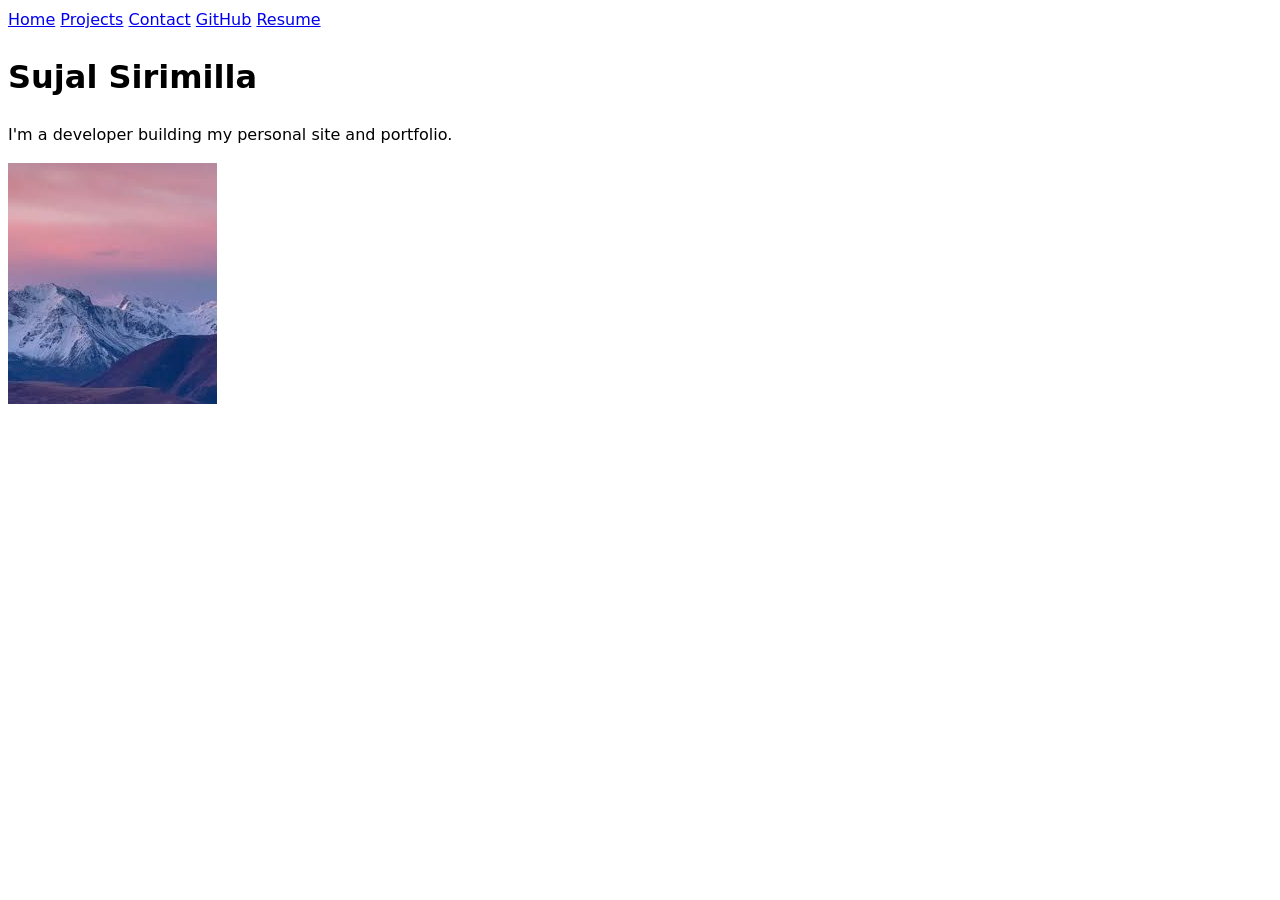
==== index.html @ e39c6162 "final-2" ====
<!DOCTYPE html>
<html lang="en">
<head>
    <meta charset="UTF-8">
    <meta name="viewport" content="width=device-width, initial-scale=1.0">
    <title>Sujal Sirimilla: Personal site and portfolio</title>
    <link rel="stylesheet" href="style.css">
</head>
<body>
    <nav>
    <a href="index.html">Home</a>
    <a href="projects/index.html">Projects</a>
    <a href="contact/index.html">Contact</a>
    <a href="https://github.com/ssirimilla" target="_blank">GitHub</a>
    <a href="resume/index.html">Resume</a>

    </nav>

    <h1>Sujal Sirimilla</h1>
    <p>I'm a developer building my personal site and portfolio.</p>
    <img src="images/download.jpg" >
</body>

</html>
---- style.css ----
body {
  /* Set line height to 1.5 times the font size
	   and use the OS’s UI font as the website font
	 */
  font: 100%/1.5 system-ui;
}
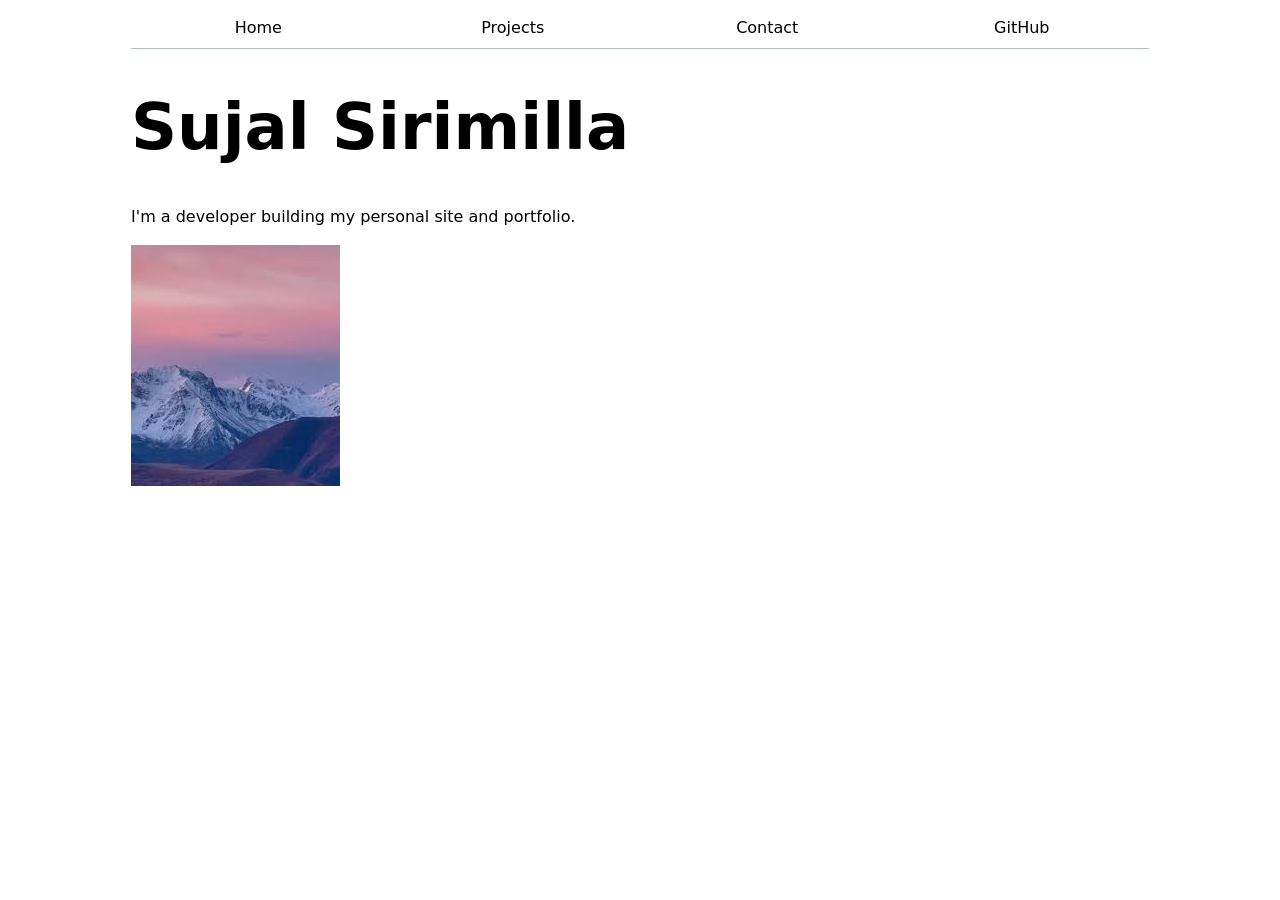
==== commit 0ac8774b: "pls" ====
--- a/index.html
+++ b/index.html
@@ -8,15 +8,9 @@
     <title>Sujal Sirimilla: Personal site and portfolio</title>
     <link rel="stylesheet" href="style.css">
 </head>
+
 <body>
-    <nav>
-    <a href="index.html">Home</a>
-    <a href="projects/index.html">Projects</a>
-    <a href="contact/index.html">Contact</a>
-    <a href="https://github.com/ssirimilla" target="_blank">GitHub</a>
-    <a href="resume/index.html">Resume</a>
-
-    </nav>
+    <script type="module" src="./global.js"></script>
 
     <h1>Sujal Sirimilla</h1>
     <p>I'm a developer building my personal site and portfolio.</p>
--- a/style.css
+++ b/style.css
@@ -1,6 +1,120 @@
 body {
-  /* Set line height to 1.5 times the font size
-	   and use the OS’s UI font as the website font
-	 */
+  max-width: 100ch;
+  margin-inline: max(1em, (100% - 100ch) / 2);
   font: 100%/1.5 system-ui;
+}
+
+/* Accent color (global) */
+:root {
+  --color-accent: oklch(40% 57% 900);
+}
+
+html {
+  accent-color: var(--color-accent);
+}
+
+/* NAV LAYOUT */
+nav {
+  display: flex;
+  margin-bottom: 1em;
+  --border-color: oklch(50% 10% 200 / 40%);
+  border-bottom: 1px solid var(--border-color);
+}
+
+/* Make all links equal width */
+nav a {
+  flex: 1;
+  text-align: center;
+  padding: 0.5em;
+
+  text-decoration: none;
+  color: inherit;
+}
+
+/* CURRENT PAGE */
+nav a.current {
+  border-bottom: 0.4em solid oklch(80% 3% 200);
+  padding-bottom: 0.1em; /* reduces jump from thick border */
+}
+
+/* HOVER EFFECT */
+
+nav a:hover {
+  background-color: color-mix(in oklch, var(--color-accent), canvas 85%);
+}
+
+/* Step 3.1: Make form controls use same font */
+input,
+textarea,
+button {
+  font: inherit;
+}
+
+/* Step 3.3: Grid layout */
+form {
+  display: grid;
+  grid-template-columns: auto 1fr;
+  gap: 1em;
+}
+
+/* Each label spans full row and becomes its own grid */
+label {
+  display: grid;
+  grid-template-columns: subgrid;
+  grid-column: 1 / -1;
+}
+
+/* Make button span full width */
+button {
+  grid-column: 1 / -1;
+}
+
+/* Optional: nicer input styling */
+input,
+textarea {
+  width: 100%;
+  box-sizing: border-box;
+  padding: 0.4em;
+}
+
+.projects {
+  display: grid;
+  grid-template-columns: repeat(auto-fill, minmax(15em, 1fr));
+  gap: 1em;
+}
+
+.projects article {
+  display: grid;
+  grid-template-rows: subgrid;
+  grid-row: span 3;
+}
+
+.projects h2 {
+  margin: 0;
+}
+
+/* Big title */
+h1 {
+  font-size: 400%;
+}
+
+/* All headings */
+h1, h2, h3, h4, h5, h6 {
+  line-height: 1.1;
+  text-wrap: balance;
+}
+
+html {
+  color-scheme: light dark;
+}
+
+.color-scheme {
+  position: absolute;
+  top: 1rem;
+  right: 1rem;
+  font-size: 80%;
+}
+
+select {
+  font-family: inherit;
 }
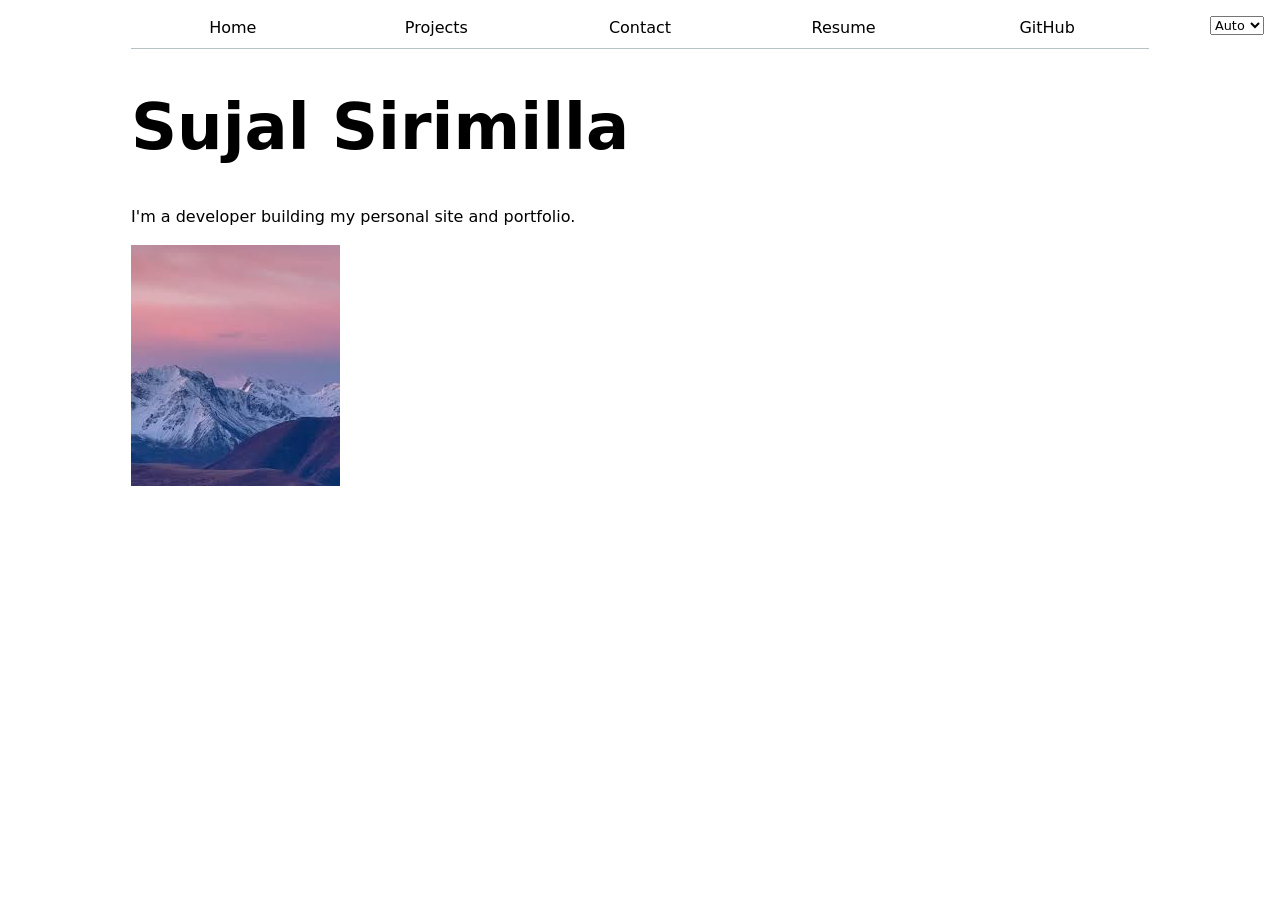
==== commit c904c2fb: "pls2" ====
--- a/index.html
+++ b/index.html
@@ -10,7 +10,7 @@
 </head>
 
 <body>
-    <script type="module" src="./global.js"></script>
+    <script type="module" src=".\global.js"></script>
 
     <h1>Sujal Sirimilla</h1>
     <p>I'm a developer building my personal site and portfolio.</p>
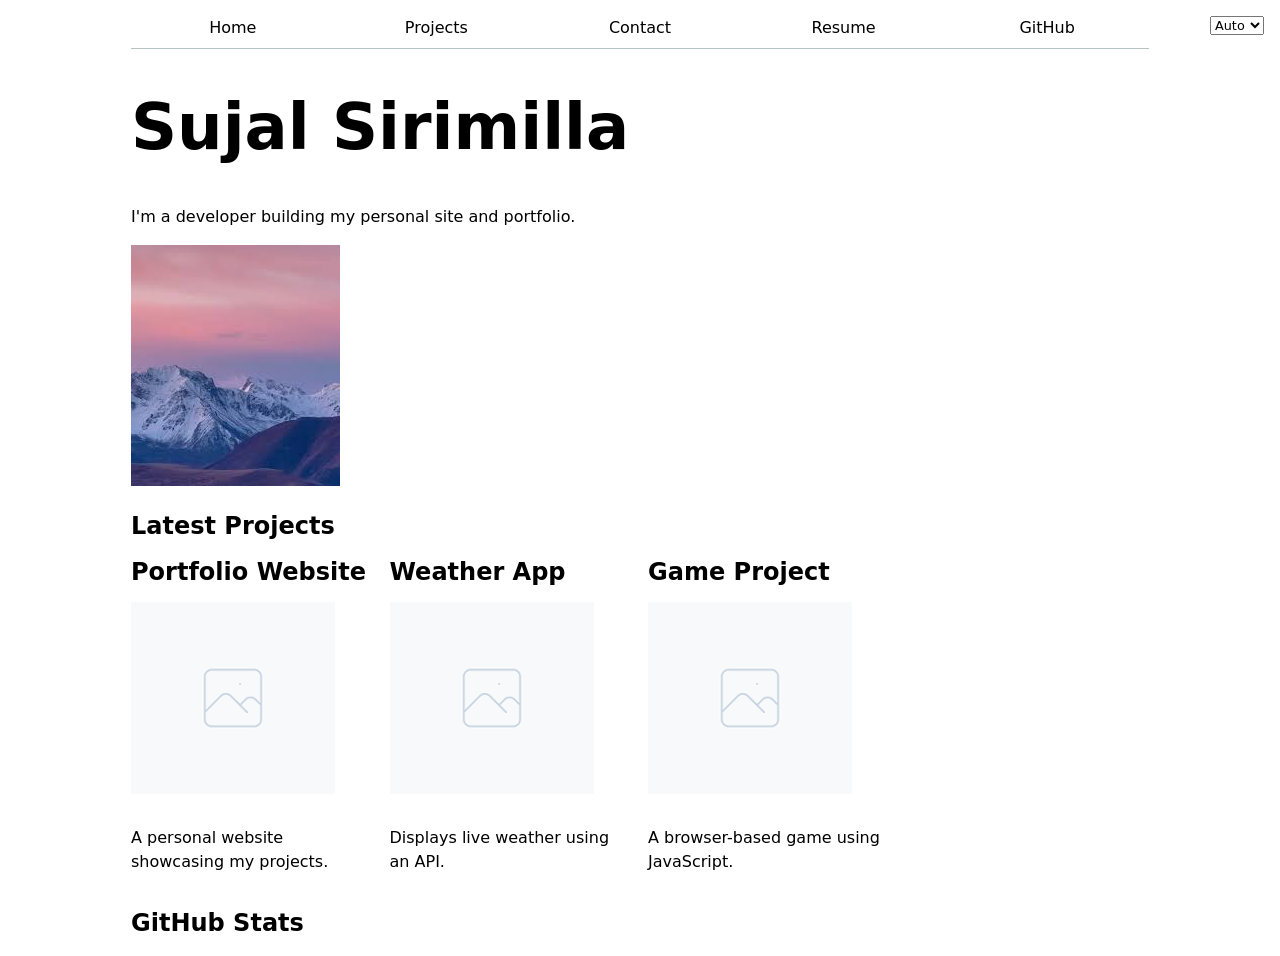
==== commit c8bb7b72: "lab3" ====
--- a/index.html
+++ b/index.html
@@ -11,10 +11,18 @@
 
 <body>
     <script type="module" src=".\global.js"></script>
+    
+    <script src="index.js" type="module"></script>
 
     <h1>Sujal Sirimilla</h1>
     <p>I'm a developer building my personal site and portfolio.</p>
     <img src="images/download.jpg" >
+
+    <h2>Latest Projects</h2>
+    <div class="projects"></div>
+
+    <h2>GitHub Stats</h2>
+    <div id="profile-stats"></div>
 </body>
 
 </html>
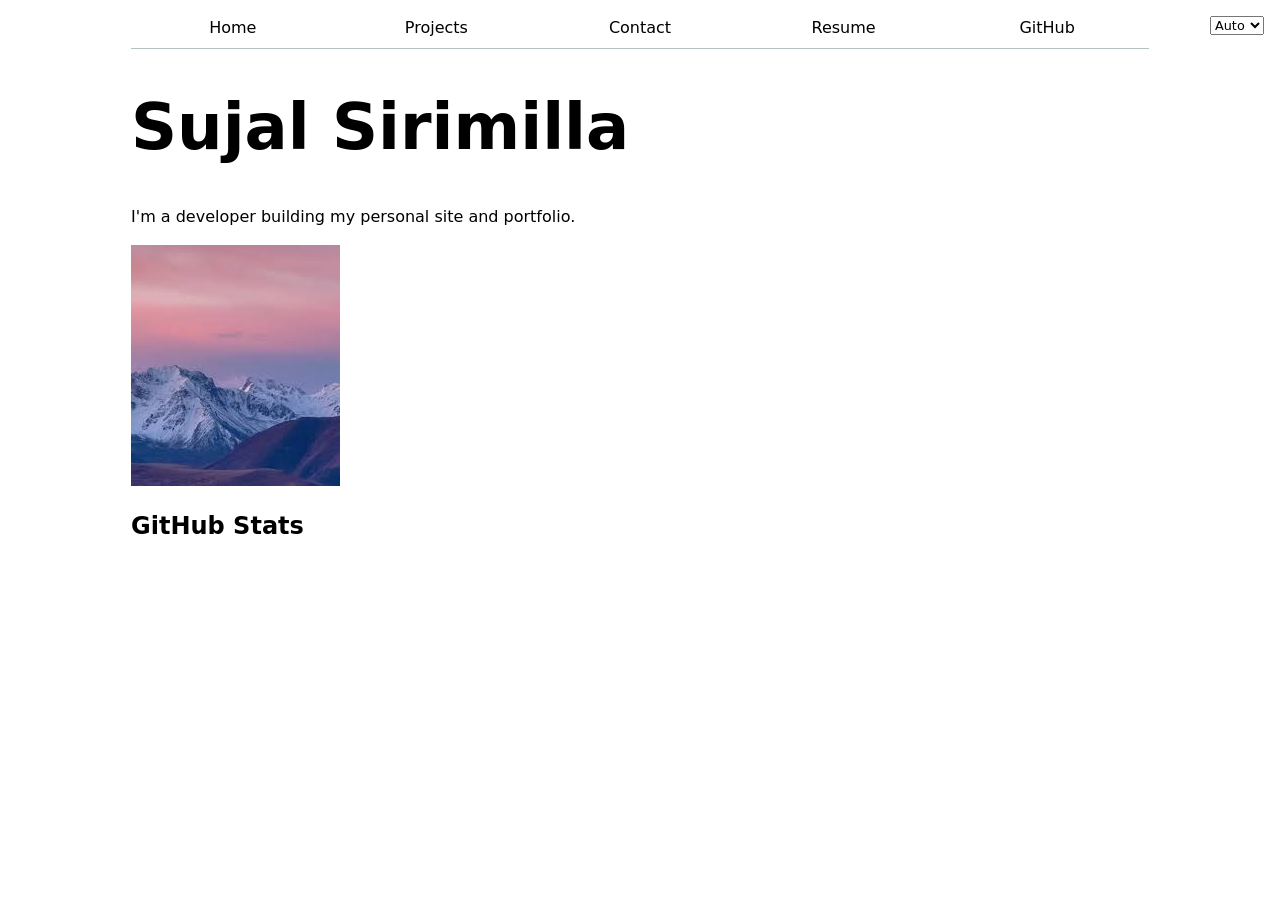
==== commit 0646cc3b: "lab3" ====
--- a/index.html
+++ b/index.html
@@ -18,8 +18,6 @@
     <p>I'm a developer building my personal site and portfolio.</p>
     <img src="images/download.jpg" >
 
-    <h2>Latest Projects</h2>
-    <div class="projects"></div>
 
     <h2>GitHub Stats</h2>
     <div id="profile-stats"></div>
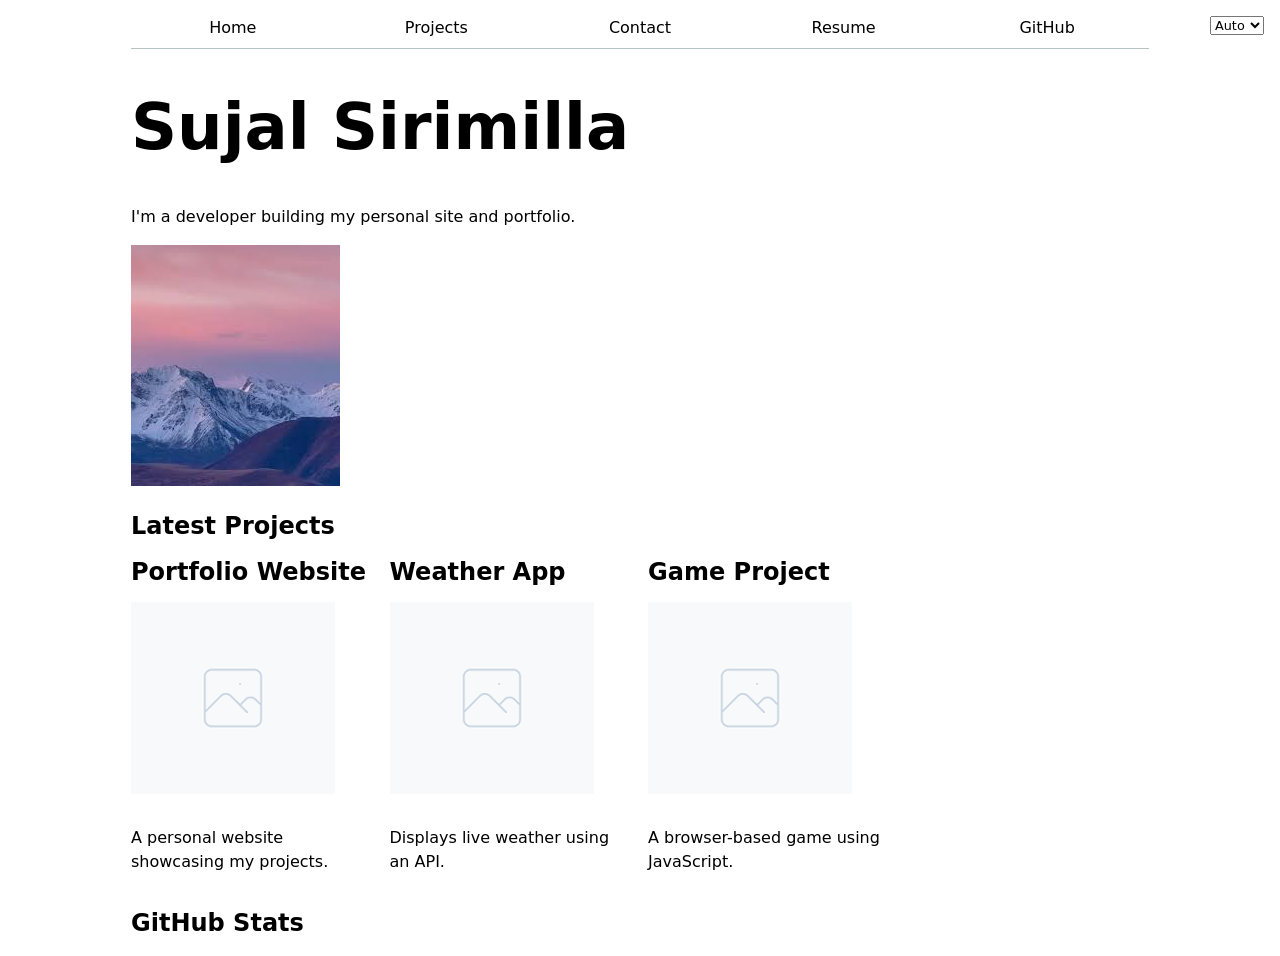
==== commit bcfa9090: "lab3" ====
--- a/index.html
+++ b/index.html
@@ -18,6 +18,8 @@
     <p>I'm a developer building my personal site and portfolio.</p>
     <img src="images/download.jpg" >
 
+    <h2>Latest Projects</h2>
+    <div class="projects"></div>
 
     <h2>GitHub Stats</h2>
     <div id="profile-stats"></div>
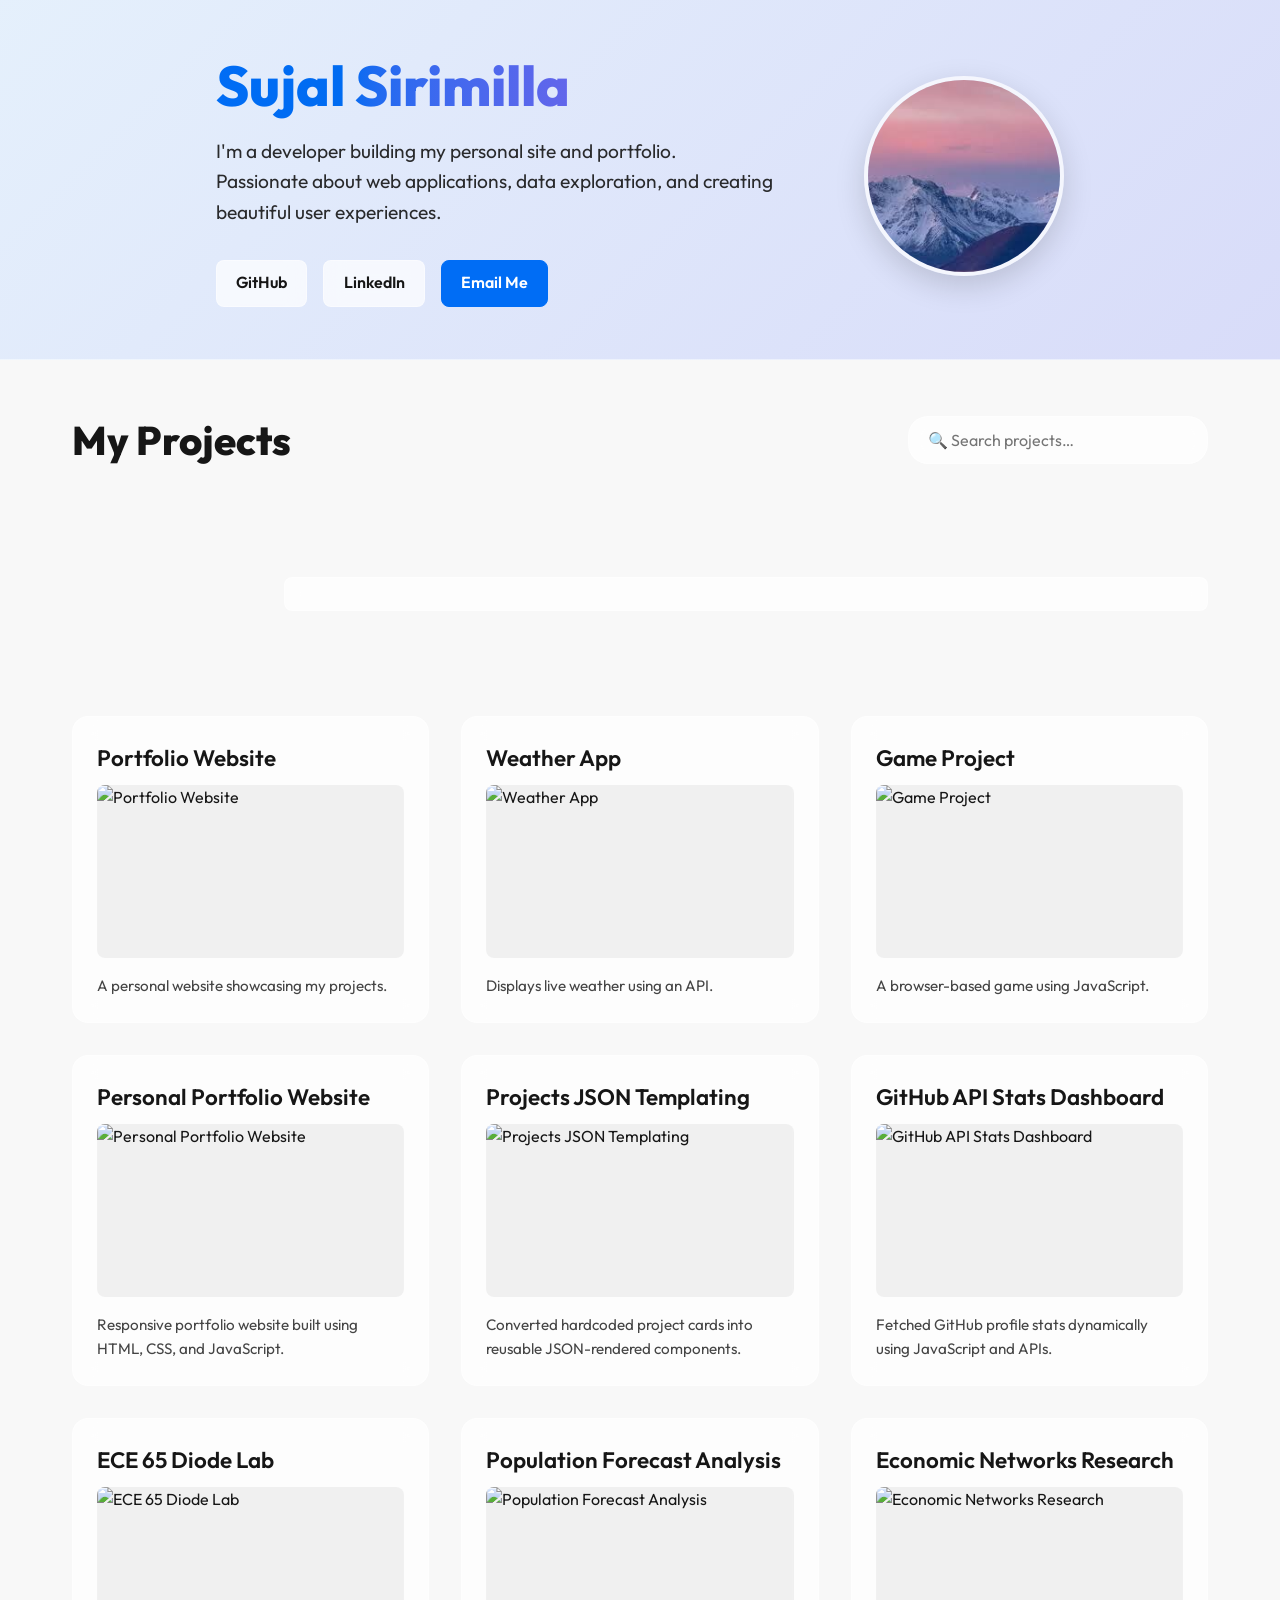
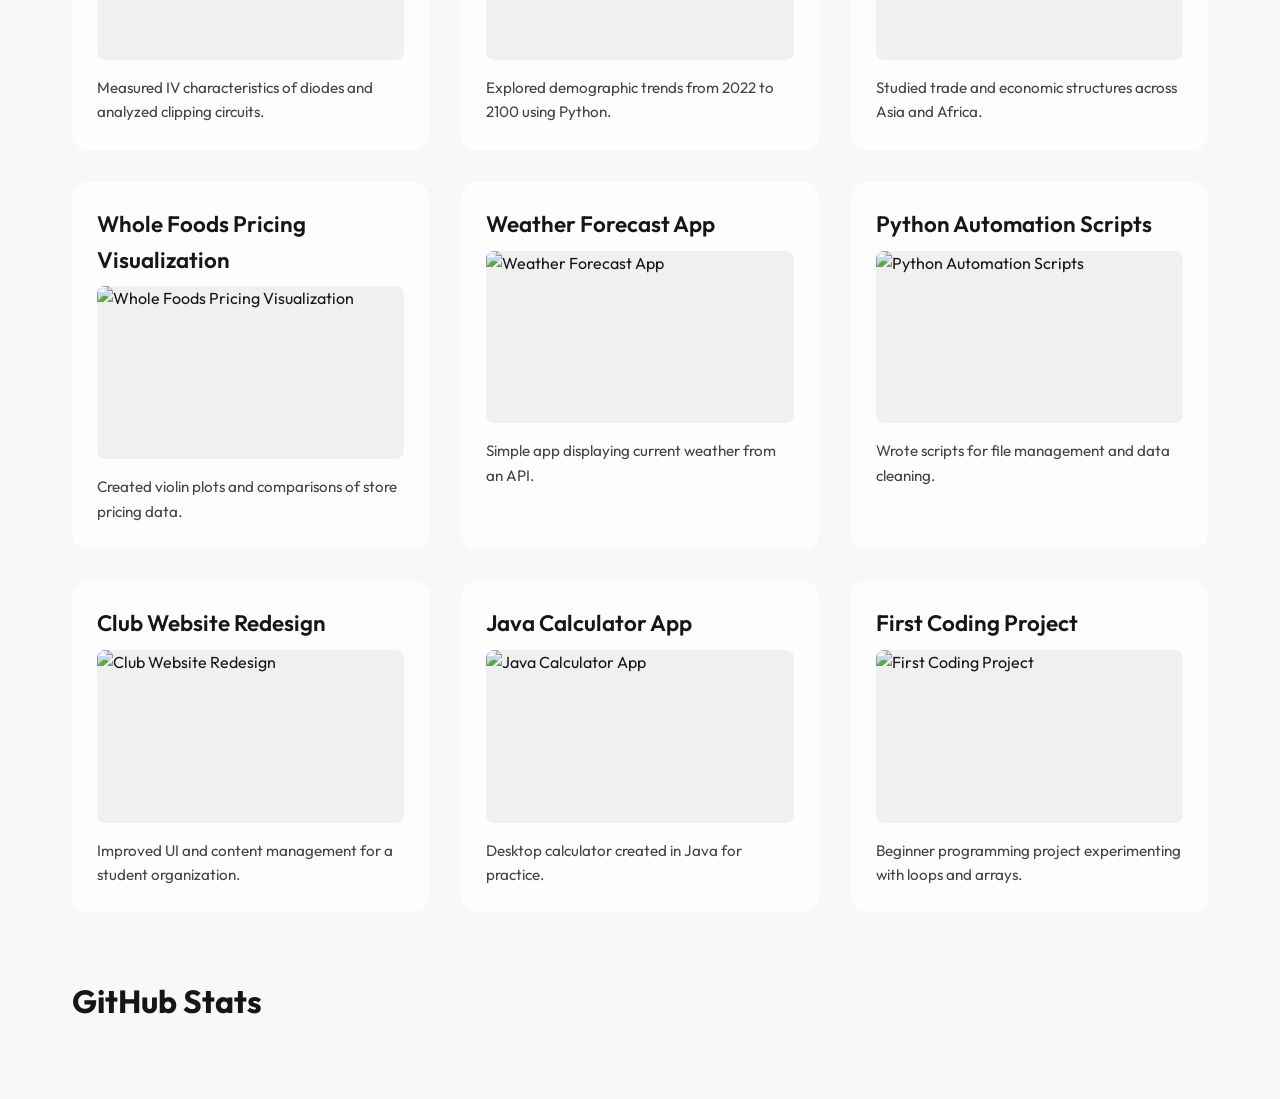
==== commit 92b9834f: "summer changes" ====
--- a/index.html
+++ b/index.html
@@ -1,28 +1,59 @@
-
-
 <!DOCTYPE html>
 <html lang="en">
 <head>
     <meta charset="UTF-8">
     <meta name="viewport" content="width=device-width, initial-scale=1.0">
     <title>Sujal Sirimilla: Personal site and portfolio</title>
+    <link rel="preconnect" href="https://fonts.googleapis.com">
+    <link rel="preconnect" href="https://fonts.gstatic.com" crossorigin>
+    <link href="https://fonts.googleapis.com/css2?family=Outfit:wght@300;400;600;800&display=swap" rel="stylesheet">
     <link rel="stylesheet" href="style.css">
 </head>
 
 <body>
-    <script type="module" src=".\global.js"></script>
-    
-    <script src="index.js" type="module"></script>
+    <script type="module" src="./global.js"></script>
+    <script type="module" src="./index.js"></script>
 
-    <h1>Sujal Sirimilla</h1>
-    <p>I'm a developer building my personal site and portfolio.</p>
-    <img src="images/download.jpg" >
+    <header class="hero">
+        <div class="hero-content">
+            <h1>Sujal Sirimilla</h1>
+            <p class="description">
+                I'm a developer building my personal site and portfolio.<br>
+                Passionate about web applications, data exploration, and creating beautiful user experiences.
+            </p>
+            
+            <div class="links">
+                <a href="https://github.com/ssirimilla" target="_blank" class="btn">GitHub</a>
+                <a href="https://linkedin.com/in/sujalsirimilla" target="_blank" class="btn">LinkedIn</a>
+                <a href="mailto:ssirimilla@example.com" class="btn btn-primary">Email Me</a>
+            </div>
+        </div>
+        <div class="hero-image">
+            <img src="images/download.jpg" alt="Sujal Sirimilla">
+        </div>
+    </header>
 
-    <h2>Latest Projects</h2>
-    <div class="projects"></div>
+    <main>
+        <section class="projects-section">
+            <div class="projects-header">
+                <h2>My Projects</h2>
+                <input class="searchBar" type="search" aria-label="Search projects" placeholder="🔍 Search projects…">
+            </div>
 
-    <h2>GitHub Stats</h2>
-    <div id="profile-stats"></div>
+            <div class="stats-container">
+                <svg id="projects-pie-plot" viewBox="-50 -50 100 100"></svg>
+                <ul class="legend"></ul>
+                <button id="clear-filter-btn" class="btn" style="display:none; margin-top: 1rem;">Go Back (Clear Filter)</button>
+            </div>
+
+            <div class="projects"></div>
+        </section>
+
+        <section class="github-section">
+            <h2>GitHub Stats</h2>
+            <div id="profile-stats"></div>
+        </section>
+    </main>
+    <script src="https://d3js.org/d3.v7.min.js"></script>
 </body>
-
 </html>
--- a/style.css
+++ b/style.css
@@ -1,120 +1,318 @@
+:root {
+  --color-bg: oklch(98% 0% 0);
+  --color-text: oklch(20% 0% 0);
+  --color-accent: oklch(55% 60% 250); /* A vibrant blue/purple */
+  --color-accent-hover: oklch(45% 60% 250);
+  --color-card-bg: rgba(255, 255, 255, 0.7);
+  --color-card-border: rgba(255, 255, 255, 0.4);
+  --hero-gradient: linear-gradient(135deg, oklch(95% 5% 250), oklch(90% 10% 280));
+}
+
+@media (prefers-color-scheme: dark) {
+  :root {
+    --color-bg: oklch(15% 0% 0);
+    --color-text: oklch(95% 0% 0);
+    --color-card-bg: rgba(30, 30, 30, 0.6);
+    --color-card-border: rgba(255, 255, 255, 0.1);
+    --hero-gradient: linear-gradient(135deg, oklch(20% 5% 250), oklch(15% 10% 280));
+  }
+}
+
+* {
+  box-sizing: border-box;
+  margin: 0;
+  padding: 0;
+}
+
 body {
-  max-width: 100ch;
-  margin-inline: max(1em, (100% - 100ch) / 2);
-  font: 100%/1.5 system-ui;
-}
-
-/* Accent color (global) */
-:root {
-  --color-accent: oklch(40% 57% 900);
-}
-
-html {
-  accent-color: var(--color-accent);
-}
-
-/* NAV LAYOUT */
-nav {
-  display: flex;
-  margin-bottom: 1em;
-  --border-color: oklch(50% 10% 200 / 40%);
-  border-bottom: 1px solid var(--border-color);
-}
-
-/* Make all links equal width */
-nav a {
-  flex: 1;
-  text-align: center;
-  padding: 0.5em;
-
+  font-family: 'Outfit', system-ui, sans-serif;
+  background-color: var(--color-bg);
+  color: var(--color-text);
+  line-height: 1.6;
+  overflow-x: hidden;
+  transition: background-color 0.3s, color 0.3s;
+}
+
+/* HERO SECTION (2/5 of viewport) */
+.hero {
+  min-height: 40vh;
+  display: flex;
+  align-items: center;
+  justify-content: center;
+  gap: 3rem;
+  padding: 2rem;
+  background: var(--hero-gradient);
+  border-bottom: 1px solid var(--color-card-border);
+}
+
+.hero-content {
+  max-width: 600px;
+}
+
+.hero h1 {
+  font-size: 3.5rem;
+  font-weight: 800;
+  margin-bottom: 1rem;
+  background: linear-gradient(to right, var(--color-accent), oklch(60% 50% 300));
+  -webkit-background-clip: text;
+  -webkit-text-fill-color: transparent;
+  line-height: 1.2;
+}
+
+.hero .description {
+  font-size: 1.2rem;
+  margin-bottom: 2rem;
+  opacity: 0.9;
+}
+
+.links {
+  display: flex;
+  gap: 1rem;
+  flex-wrap: wrap;
+}
+
+.btn {
+  display: inline-block;
+  padding: 0.6em 1.2em;
+  border-radius: 8px;
   text-decoration: none;
-  color: inherit;
-}
-
-/* CURRENT PAGE */
-nav a.current {
-  border-bottom: 0.4em solid oklch(80% 3% 200);
-  padding-bottom: 0.1em; /* reduces jump from thick border */
-}
-
-/* HOVER EFFECT */
-
-nav a:hover {
-  background-color: color-mix(in oklch, var(--color-accent), canvas 85%);
-}
-
-/* Step 3.1: Make form controls use same font */
-input,
-textarea,
-button {
-  font: inherit;
-}
-
-/* Step 3.3: Grid layout */
-form {
-  display: grid;
-  grid-template-columns: auto 1fr;
-  gap: 1em;
-}
-
-/* Each label spans full row and becomes its own grid */
-label {
-  display: grid;
-  grid-template-columns: subgrid;
-  grid-column: 1 / -1;
-}
-
-/* Make button span full width */
-button {
-  grid-column: 1 / -1;
-}
-
-/* Optional: nicer input styling */
-input,
-textarea {
+  font-weight: 600;
+  color: var(--color-text);
+  background: var(--color-card-bg);
+  border: 1px solid var(--color-card-border);
+  backdrop-filter: blur(10px);
+  -webkit-backdrop-filter: blur(10px);
+  transition: transform 0.2s, background-color 0.2s, box-shadow 0.2s;
+}
+
+.btn:hover {
+  transform: translateY(-2px);
+  box-shadow: 0 8px 15px rgba(0,0,0,0.1);
+  background: color-mix(in oklch, var(--color-card-bg), var(--color-accent) 10%);
+}
+
+.btn-primary {
+  background: var(--color-accent);
+  color: white;
+  border-color: var(--color-accent);
+}
+
+.btn-primary:hover {
+  background: var(--color-accent-hover);
+  color: white;
+}
+
+.hero-image img {
+  width: 200px;
+  height: 200px;
+  border-radius: 50%;
+  object-fit: cover;
+  box-shadow: 0 10px 30px rgba(0,0,0,0.15);
+  border: 4px solid var(--color-card-bg);
+}
+
+/* MAIN CONTENT */
+main {
+  max-width: 1200px;
+  margin: 0 auto;
+  padding: 3rem 2rem;
+}
+
+/* PROJECTS SECTION */
+.projects-section {
+  margin-bottom: 4rem;
+}
+
+.projects-header {
+  display: flex;
+  justify-content: space-between;
+  align-items: center;
+  margin-bottom: 2rem;
+  flex-wrap: wrap;
+  gap: 1rem;
+}
+
+.projects-header h2 {
+  font-size: 2.5rem;
+  font-weight: 800;
+}
+
+.searchBar {
+  padding: 0.8rem 1.2rem;
+  border-radius: 20px;
+  border: 1px solid var(--color-card-border);
+  background: var(--color-card-bg);
+  color: var(--color-text);
+  font-family: inherit;
+  font-size: 1rem;
   width: 100%;
-  box-sizing: border-box;
-  padding: 0.4em;
+  max-width: 300px;
+  backdrop-filter: blur(10px);
+  outline: none;
+  transition: box-shadow 0.3s;
+}
+
+.searchBar:focus {
+  box-shadow: 0 0 0 3px color-mix(in oklch, var(--color-accent), transparent 50%);
 }
 
 .projects {
   display: grid;
-  grid-template-columns: repeat(auto-fill, minmax(15em, 1fr));
-  gap: 1em;
+  grid-template-columns: repeat(auto-fill, minmax(300px, 1fr));
+  gap: 2rem;
 }
 
 .projects article {
+  background: var(--color-card-bg);
+  border: 1px solid var(--color-card-border);
+  border-radius: 16px;
+  padding: 1.5rem;
+  backdrop-filter: blur(12px);
+  -webkit-backdrop-filter: blur(12px);
+  transition: transform 0.3s, box-shadow 0.3s;
+  display: flex;
+  flex-direction: column;
+}
+
+.projects article:hover {
+  transform: translateY(-5px);
+  box-shadow: 0 15px 30px rgba(0,0,0,0.1);
+}
+
+.projects article h2 {
+  font-size: 1.4rem;
+  margin-bottom: 0.5rem;
+  font-weight: 600;
+}
+
+.projects article img {
+  width: 100%;
+  height: auto;
+  border-radius: 8px;
+  margin-bottom: 1rem;
+  object-fit: cover;
+  aspect-ratio: 16/9;
+  background-color: rgba(0,0,0,0.05);
+}
+
+.projects article p {
+  opacity: 0.8;
+  font-size: 0.95rem;
+  flex-grow: 1;
+}
+
+/* GITHUB SECTION */
+.github-section h2 {
+  font-size: 2rem;
+  margin-bottom: 1.5rem;
+}
+
+#profile-stats dl {
   display: grid;
-  grid-template-rows: subgrid;
-  grid-row: span 3;
-}
-
-.projects h2 {
-  margin: 0;
-}
-
-/* Big title */
-h1 {
-  font-size: 400%;
-}
-
-/* All headings */
-h1, h2, h3, h4, h5, h6 {
-  line-height: 1.1;
-  text-wrap: balance;
-}
-
-html {
-  color-scheme: light dark;
-}
-
-.color-scheme {
-  position: absolute;
-  top: 1rem;
-  right: 1rem;
-  font-size: 80%;
-}
-
-select {
-  font-family: inherit;
+  grid-template-columns: repeat(auto-fit, minmax(150px, 1fr));
+  gap: 1.5rem;
+}
+
+#profile-stats dt {
+  font-size: 0.9rem;
+  text-transform: uppercase;
+  letter-spacing: 1px;
+  opacity: 0.7;
+  margin-bottom: 0.5rem;
+}
+
+#profile-stats dd {
+  font-size: 2.5rem;
+  font-weight: 800;
+  color: var(--color-accent);
+}
+
+@media (max-width: 768px) {
+  .hero {
+    flex-direction: column;
+    text-align: center;
+    padding-top: 4rem;
+    padding-bottom: 3rem;
+  }
+  
+  .links {
+    justify-content: center;
+  }
+  
+  .hero-image img {
+    width: 150px;
+    height: 150px;
+  }
+}
+
+/* Container layout */
+.stats-container {
+  display: flex;
+  align-items: center;
+  gap: 2rem;
+  margin-bottom: 2rem;
+  flex-wrap: wrap;
+}
+
+/* Pie size */
+#projects-pie-plot {
+  width: 180px;
+  height: 180px;
+}
+
+/* Legend layout */
+.legend {
+  display: grid;
+  grid-template-columns: repeat(auto-fill, minmax(9em, 1fr));
+  gap: 1rem;
+  padding: 1rem;
+  border: 1px solid var(--color-card-border);
+  background: var(--color-card-bg);
+  backdrop-filter: blur(10px);
+  list-style: none;
+  border-radius: 8px;
+  flex-grow: 1;
+}
+
+/* Each legend item */
+.legend-item {
+  display: flex;
+  align-items: center;
+  gap: 0.5rem;
+  font-size: 0.95rem;
+}
+
+/* Color swatch */
+.swatch {
+  width: 1em;
+  height: 1em;
+  aspect-ratio: 1 / 1;
+  background-color: var(--color);
+  display: inline-block;
+  border-radius: 3px;
+}
+
+path:not(:hover) {
+  opacity: 0.9;
+}
+
+/* Hover fade effect */
+svg:has(path:hover) path:not(:hover) {
+  opacity: 0.5;
+}
+
+path {
+  transition: 300ms;
+  cursor: pointer;
+  stroke: var(--color-bg);
+  stroke-width: 2px;
+}
+
+/* Selected state */
+.selected {
+  --color: oklch(60% 45% 0) !important;
+}
+
+.selected:is(path) {
+  fill: var(--color);
 }
